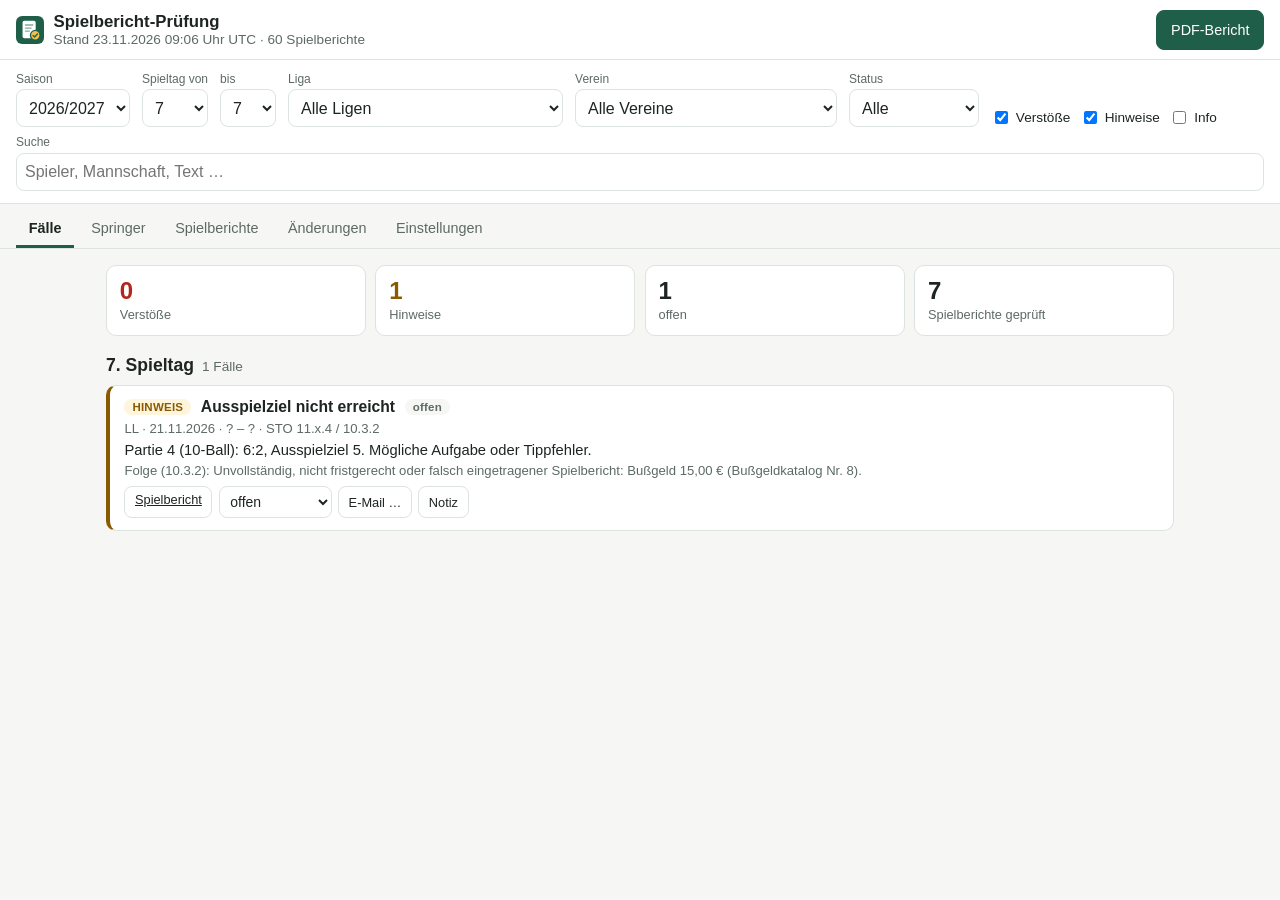
==== docs/index.html @ 53fdc343 "Browser-App (PWA), PDF-Bericht, E-Mail-Formular; Spielplan-Parser ordnet Mannschaften über Namen zu " ====
<!DOCTYPE html>
<html lang="de">
<head>
  <meta charset="utf-8">
  <meta name="viewport" content="width=device-width, initial-scale=1, viewport-fit=cover">
  <title>Spielbericht-Prüfung PBVRW</title>
  <meta name="theme-color" content="#1f5f4a">
  <meta name="apple-mobile-web-app-capable" content="yes">
  <meta name="apple-mobile-web-app-status-bar-style" content="default">
  <meta name="apple-mobile-web-app-title" content="Spielberichte">
  <link rel="manifest" href="manifest.webmanifest">
  <link rel="icon" href="icons/icon.svg" type="image/svg+xml">
  <link rel="apple-touch-icon" href="icons/apple-touch-icon.png">
  <link rel="stylesheet" href="css/app.css">
</head>
<body>
  <header class="topbar">
    <div class="brand">
      <img src="icons/icon.svg" alt="" width="28" height="28">
      <div>
        <h1>Spielbericht-Prüfung</h1>
        <p id="stand" class="muted">Lade Daten …</p>
      </div>
    </div>
    <div class="top-actions">
      <button id="btn-pdf" class="btn primary" type="button">PDF-Bericht</button>
    </div>
  </header>

  <section class="filters" aria-label="Filter">
    <label>Saison <select id="f-season"></select></label>
    <label>Spieltag von <select id="f-st-from"></select></label>
    <label>bis <select id="f-st-to"></select></label>
    <label>Liga <select id="f-league"><option value="">Alle Ligen</option></select></label>
    <label>Verein <select id="f-club"><option value="">Alle Vereine</option></select></label>
    <label>Status <select id="f-status">
      <option value="">Alle</option>
      <option value="offen">Offen</option>
      <option value="erledigt">Erledigt</option>
      <option value="kein">Kein Verstoß</option>
    </select></label>
    <fieldset class="sev-filter">
      <label><input type="checkbox" id="f-sev-verstoss" checked> Verstöße</label>
      <label><input type="checkbox" id="f-sev-hinweis" checked> Hinweise</label>
      <label><input type="checkbox" id="f-sev-info"> Info</label>
    </fieldset>
    <label class="grow">Suche <input id="f-search" type="search" placeholder="Spieler, Mannschaft, Text …"></label>
  </section>

  <nav class="tabs" role="tablist">
    <button role="tab" data-tab="faelle" class="active">Fälle</button>
    <button role="tab" data-tab="springer">Springer</button>
    <button role="tab" data-tab="berichte">Spielberichte</button>
    <button role="tab" data-tab="aenderungen">Änderungen</button>
    <button role="tab" data-tab="einstellungen">Einstellungen</button>
  </nav>

  <main id="view" tabindex="-1"></main>

  <dialog id="mail-dialog">
    <form method="dialog" id="mail-form">
      <h2>E-Mail zum Fall</h2>
      <p id="mail-case" class="muted"></p>
      <label>An <input id="mail-to" type="text" placeholder="adresse@verein.de, …"></label>
      <label class="inline"><input type="checkbox" id="mail-cc-opp"> Gegnerische Mannschaft in CC <span id="mail-cc-addr" class="muted"></span></label>
      <label>Vorlage <select id="mail-template"></select></label>
      <label>Grund <textarea id="mail-reason" rows="3"></textarea></label>
      <label>Strafe / Folge <select id="mail-penalty"></select></label>
      <textarea id="mail-penalty-text" rows="3"></textarea>
      <label>Betreff <input id="mail-subject" type="text"></label>
      <label>Text <textarea id="mail-body" rows="12"></textarea></label>
      <p id="mail-warn" class="warn" hidden></p>
      <div class="dialog-actions">
        <button type="button" id="mail-copy" class="btn">Text kopieren</button>
        <button type="button" id="mail-open" class="btn primary">Im Mailprogramm öffnen</button>
        <button value="cancel" class="btn ghost">Schließen</button>
      </div>
    </form>
  </dialog>

  <div id="toast" role="status" aria-live="polite"></div>

  <script src="vendor/jspdf.umd.min.js" defer></script>
  <script src="vendor/jspdf.plugin.autotable.min.js" defer></script>
  <script type="module" src="js/app.js"></script>
</body>
</html>
---- docs/css/app.css ----
:root {
  --bg: #f6f7f5;
  --card: #ffffff;
  --ink: #1d2421;
  --muted: #5d6a64;
  --line: #dde3df;
  --brand: #1f5f4a;
  --brand-ink: #ffffff;
  --verstoss: #b3261e;
  --verstoss-bg: #fdeceb;
  --hinweis: #8a5a00;
  --hinweis-bg: #fff4dc;
  --info: #285f8f;
  --info-bg: #e8f1fa;
  --ok: #2e7d4f;
  --radius: 10px;
  font-family: -apple-system, BlinkMacSystemFont, "Segoe UI", Roboto, "Helvetica Neue", Arial, sans-serif;
  color: var(--ink);
  background: var(--bg);
  -webkit-text-size-adjust: 100%;
}
@media (prefers-color-scheme: dark) {
  :root {
    --bg: #121614; --card: #1b201e; --ink: #e6ebe8; --muted: #9aa7a1; --line: #2d3532;
    --brand: #4fae8b; --brand-ink: #0d1411;
    --verstoss: #ff8a80; --verstoss-bg: #3a1d1b; --hinweis: #f3c26b; --hinweis-bg: #3a2f17;
    --info: #8cc2f2; --info-bg: #19293a; --ok: #7bd3a0;
  }
}
* { box-sizing: border-box; }
body { margin: 0; padding-bottom: env(safe-area-inset-bottom); }
h1 { font-size: 1.05rem; margin: 0; }
h2 { font-size: 1.1rem; margin: 1.2rem 0 .6rem; }
h3 { font-size: 1rem; margin: 1rem 0 .5rem; }
a { color: var(--brand); }
.muted { color: var(--muted); font-size: .85rem; margin: 0; }
.warn { color: var(--hinweis); font-size: .85rem; }

.topbar {
  position: sticky; top: 0; z-index: 10;
  display: flex; align-items: center; justify-content: space-between; gap: .75rem;
  padding: calc(.6rem + env(safe-area-inset-top)) 1rem .6rem;
  background: var(--card); border-bottom: 1px solid var(--line);
}
.brand { display: flex; align-items: center; gap: .6rem; min-width: 0; }
.brand img { flex: none; }

.btn {
  font: inherit; font-size: .9rem; padding: .5rem .85rem; border-radius: 8px;
  border: 1px solid var(--line); background: var(--card); color: var(--ink); cursor: pointer;
  min-height: 40px;
}
.btn.primary { background: var(--brand); color: var(--brand-ink); border-color: var(--brand); }
.btn.ghost { background: transparent; }
.btn.small { font-size: .8rem; padding: .3rem .6rem; min-height: 32px; }
.btn.danger { color: var(--verstoss); }
.btn:disabled { opacity: .5; cursor: default; }

.filters {
  display: flex; flex-wrap: wrap; gap: .5rem .75rem; align-items: flex-end;
  padding: .75rem 1rem; border-bottom: 1px solid var(--line); background: var(--card);
}
.filters label { display: flex; flex-direction: column; font-size: .75rem; color: var(--muted); gap: .2rem; }
.filters .grow { flex: 1 1 180px; }
.sev-filter { border: 0; padding: 0; margin: 0; display: flex; gap: .6rem; }
.sev-filter label { flex-direction: row; align-items: center; gap: .3rem; font-size: .85rem; color: var(--ink); }
select, input[type=text], input[type=search], input[type=email], textarea {
  font: inherit; font-size: 16px; /* verhindert Zoom auf dem iPhone */
  padding: .4rem .5rem; border: 1px solid var(--line); border-radius: 8px;
  background: var(--card); color: var(--ink); min-height: 38px; max-width: 100%;
}
textarea { width: 100%; resize: vertical; }

.tabs {
  display: flex; gap: .25rem; overflow-x: auto; padding: .5rem 1rem 0;
  border-bottom: 1px solid var(--line); background: var(--bg); position: sticky; top: 58px; z-index: 9;
  scrollbar-width: none;
}
.tabs button {
  font: inherit; font-size: .9rem; background: none; border: 0; padding: .55rem .8rem;
  border-bottom: 3px solid transparent; color: var(--muted); cursor: pointer; white-space: nowrap;
}
.tabs button.active { color: var(--ink); border-bottom-color: var(--brand); font-weight: 600; }

main { padding: 1rem; max-width: 1100px; margin: 0 auto; }

.cards { display: grid; grid-template-columns: repeat(auto-fit, minmax(140px, 1fr)); gap: .6rem; margin-bottom: 1rem; }
.stat { background: var(--card); border: 1px solid var(--line); border-radius: var(--radius); padding: .7rem .8rem; }
.stat b { display: block; font-size: 1.5rem; }
.stat span { color: var(--muted); font-size: .8rem; }
.stat.verstoss b { color: var(--verstoss); }
.stat.hinweis b { color: var(--hinweis); }

.st-group > h2 { display: flex; align-items: baseline; gap: .5rem; }
.st-group > h2 small { color: var(--muted); font-weight: 400; font-size: .85rem; }

.case {
  background: var(--card); border: 1px solid var(--line); border-left: 4px solid var(--line);
  border-radius: var(--radius); padding: .75rem .9rem; margin-bottom: .6rem;
}
.case.verstoss { border-left-color: var(--verstoss); }
.case.hinweis { border-left-color: var(--hinweis); }
.case.info { border-left-color: var(--info); }
.case.done { opacity: .65; }
.case header { display: flex; flex-wrap: wrap; gap: .4rem .6rem; align-items: center; }
.case h3 { margin: 0; font-size: .98rem; }
.chip { font-size: .72rem; font-weight: 600; padding: .12rem .5rem; border-radius: 999px; text-transform: uppercase; letter-spacing: .02em; }
.chip.verstoss { background: var(--verstoss-bg); color: var(--verstoss); }
.chip.hinweis { background: var(--hinweis-bg); color: var(--hinweis); }
.chip.info { background: var(--info-bg); color: var(--info); }
.chip.status { background: var(--bg); color: var(--muted); text-transform: none; }
.chip.status.erledigt { color: var(--ok); }
.case .meta { color: var(--muted); font-size: .82rem; margin: .3rem 0; }
.case .detail { margin: .35rem 0; font-size: .92rem; }
.case .penalty { font-size: .82rem; color: var(--muted); margin: .25rem 0 .5rem; }
.case .actions { display: flex; flex-wrap: wrap; gap: .4rem; align-items: center; }
.case .actions select { min-height: 32px; font-size: 14px; padding: .2rem .4rem; }
.case .note { margin-top: .5rem; }
.case .note textarea { min-height: 2.4rem; font-size: 14px; }

table.data { width: 100%; border-collapse: collapse; background: var(--card); border: 1px solid var(--line); border-radius: var(--radius); overflow: hidden; font-size: .88rem; }
table.data th, table.data td { padding: .45rem .55rem; border-bottom: 1px solid var(--line); text-align: left; vertical-align: top; }
table.data th { background: var(--bg); font-weight: 600; font-size: .8rem; color: var(--muted); }
table.data tr:last-child td { border-bottom: 0; }
.table-wrap { overflow-x: auto; -webkit-overflow-scrolling: touch; }
.uses { display: flex; gap: .25rem; flex-wrap: wrap; }
.use { font-size: .75rem; padding: .1rem .4rem; border-radius: 6px; background: var(--info-bg); color: var(--info); white-space: nowrap; }
.use.n3 { background: var(--hinweis-bg); color: var(--hinweis); }
.empty { color: var(--muted); padding: 2rem 0; text-align: center; }

.settings section { background: var(--card); border: 1px solid var(--line); border-radius: var(--radius); padding: .8rem 1rem; margin-bottom: 1rem; }
.settings section h2 { margin-top: .2rem; }
.settings .row { display: flex; flex-wrap: wrap; gap: .5rem; align-items: center; margin: .4rem 0; }
.settings .row > label { flex: 1 1 220px; display: flex; flex-direction: column; font-size: .8rem; color: var(--muted); gap: .2rem; }
.addr-club { border-top: 1px solid var(--line); padding: .5rem 0; }
.addr-club:first-of-type { border-top: 0; }
.addr-club summary { cursor: pointer; font-weight: 600; padding: .2rem 0; }
.addr-club .row input { flex: 1 1 260px; }
.diag li { font-size: .82rem; color: var(--muted); }

dialog { border: 0; border-radius: 14px; padding: 0; width: min(680px, 96vw); max-height: 92vh; background: var(--card); color: var(--ink); }
dialog::backdrop { background: rgba(0,0,0,.45); }
dialog form { padding: 1rem 1.1rem; display: flex; flex-direction: column; gap: .55rem; }
dialog h2 { margin: 0; }
dialog label { display: flex; flex-direction: column; gap: .2rem; font-size: .8rem; color: var(--muted); }
dialog label.inline { flex-direction: row; align-items: center; gap: .4rem; color: var(--ink); font-size: .9rem; }
dialog input[type=text] { width: 100%; }
.dialog-actions { display: flex; flex-wrap: wrap; gap: .5rem; justify-content: flex-end; position: sticky; bottom: 0; background: var(--card); padding-top: .4rem; }

.diff { font-family: ui-monospace, Menlo, Consolas, monospace; font-size: .78rem; white-space: pre-wrap; }
.diff .before { color: var(--verstoss); }
.diff .after { color: var(--ok); }

#toast {
  position: fixed; left: 50%; bottom: calc(1rem + env(safe-area-inset-bottom)); transform: translateX(-50%);
  background: var(--ink); color: var(--bg); padding: .55rem 1rem; border-radius: 999px; font-size: .88rem;
  opacity: 0; pointer-events: none; transition: opacity .2s; z-index: 50; max-width: 92vw;
}
#toast.show { opacity: 1; }

@media (max-width: 640px) {
  .filters label { flex: 1 1 45%; }
  .filters .grow { flex-basis: 100%; }
  .filters select { width: 100%; }
  .topbar h1 { font-size: .95rem; }
  main { padding: .75rem; }
  .tabs { top: 56px; }
}
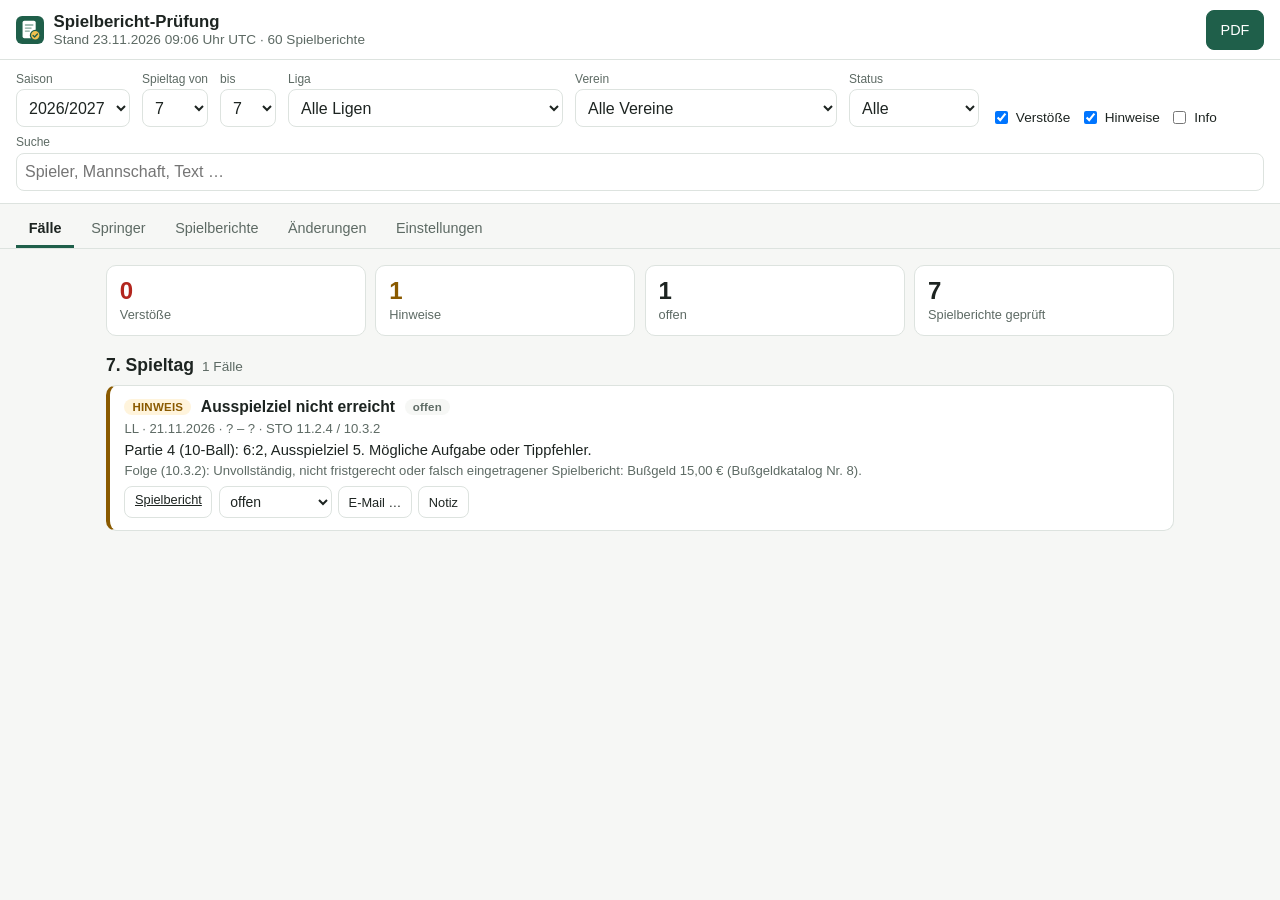
==== commit 8dfcda23: "Filter auf dem iPhone einklappbar, konkrete STO-Paragrafen, README Co-Authored-By: Claude Opus 5.5 <" ====
--- a/docs/index.html
+++ b/docs/index.html
@@ -23,11 +23,15 @@
       </div>
     </div>
     <div class="top-actions">
-      <button id="btn-pdf" class="btn primary" type="button">PDF-Bericht</button>
+      <button id="btn-pdf" class="btn primary" type="button">PDF</button>
     </div>
   </header>
 
-  <section class="filters" aria-label="Filter">
+  <button id="btn-filter" class="filter-toggle" type="button" aria-expanded="false" aria-controls="filters">
+    <span>Filter</span> <span id="filter-summary" class="muted"></span>
+  </button>
+
+  <section class="filters" id="filters" aria-label="Filter">
     <label>Saison <select id="f-season"></select></label>
     <label>Spieltag von <select id="f-st-from"></select></label>
     <label>bis <select id="f-st-to"></select></label>
--- a/docs/css/app.css
+++ b/docs/css/app.css
@@ -158,7 +158,18 @@
 }
 #toast.show { opacity: 1; }
 
+.filter-toggle { display: none; }
 @media (max-width: 640px) {
+  .filter-toggle {
+    display: flex; width: 100%; gap: .5rem; align-items: center; justify-content: space-between;
+    font: inherit; font-size: .9rem; font-weight: 600; text-align: left; padding: .6rem 1rem;
+    background: var(--card); color: var(--ink); border: 0; border-bottom: 1px solid var(--line); cursor: pointer;
+  }
+  .filter-toggle::after { content: "▾"; color: var(--muted); }
+  .filter-toggle[aria-expanded="true"]::after { content: "▴"; }
+  .filter-toggle .muted { flex: 1; font-weight: 400; overflow: hidden; text-overflow: ellipsis; white-space: nowrap; }
+  .filters { display: none; }
+  .filters.open { display: flex; }
   .filters label { flex: 1 1 45%; }
   .filters .grow { flex-basis: 100%; }
   .filters select { width: 100%; }
